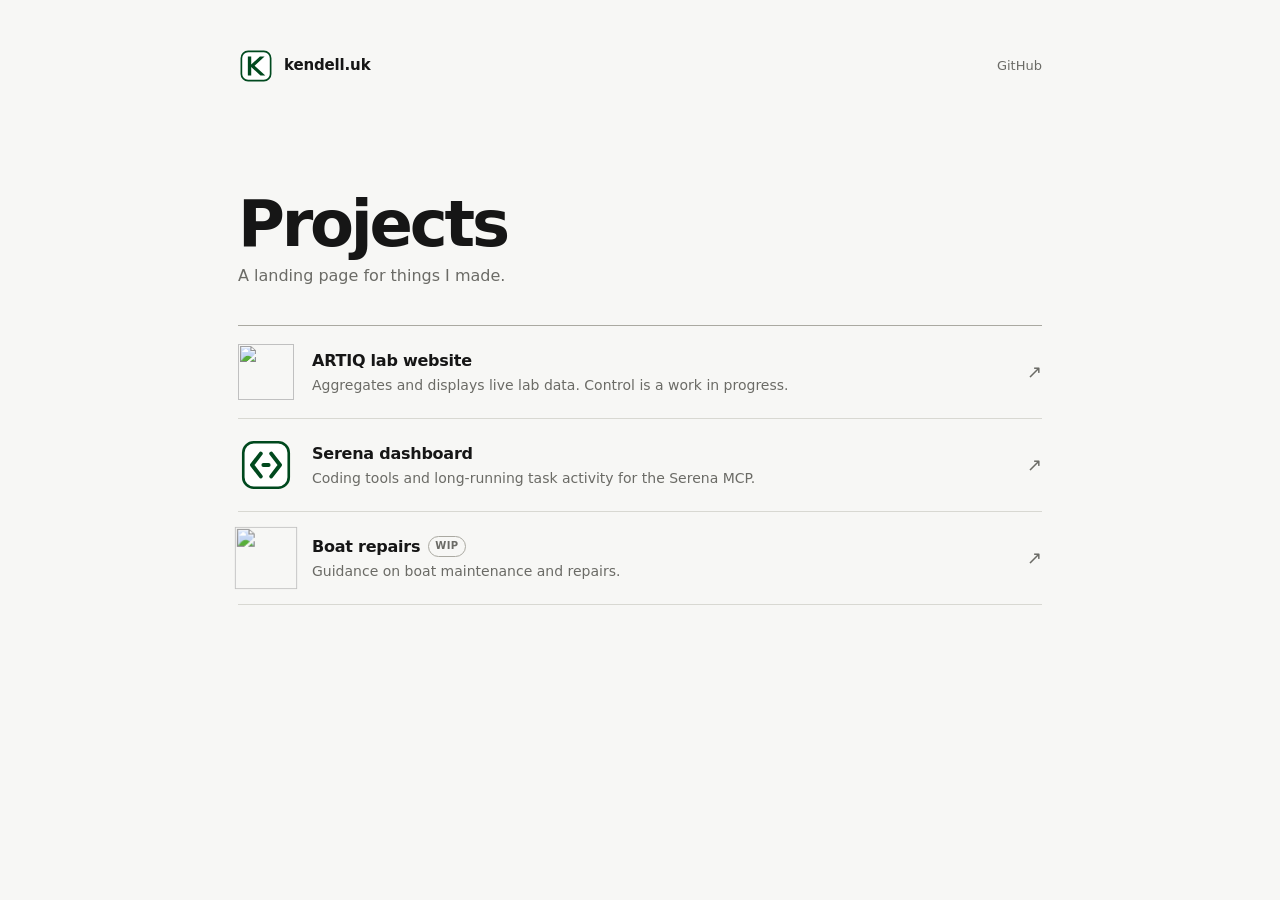
==== index.html @ 62f90f91 "Remove Orchestrator from landing page" ====
<!doctype html>
<html lang="en">
<head>
  <meta charset="utf-8">
  <meta name="viewport" content="width=device-width, initial-scale=1">
  <meta name="color-scheme" content="light dark">
  <meta name="theme-color" content="#f7f7f5" media="(prefers-color-scheme: light)">
  <meta name="theme-color" content="#171716" media="(prefers-color-scheme: dark)">
  <meta name="description" content="Kendell projects and tools.">
  <title>Kendell</title>
  <link rel="icon" href="favicon.svg" type="image/svg+xml">
  <link rel="stylesheet" href="styles.css">
</head>
<body>
  <div class="page-shell">
    <header class="site-header">
      <a class="brand" href="/" aria-label="Kendell home">
        <img class="brand-mark" src="favicon.svg" alt="">
        <span>kendell.uk</span>
      </a>
      <a class="github-link" href="https://github.com/harrykendell">GitHub</a>
    </header>

    <main>
      <section class="intro" aria-labelledby="page-title">
        <h1 id="page-title">Projects</h1>
        <p>A landing page for things I made.</p>
      </section>

      <nav class="project-list" aria-label="Projects">
        <a class="project-row" href="https://artiq.kendell.uk/">
          <img class="project-logo" src="https://artiq.kendell.uk/assets/artiq-lab-viewer-icon.svg" alt="">
          <span class="project-copy">
            <span class="project-title">ARTIQ lab website</span>
            <span class="project-description">Aggregates and displays live lab data. Control is a work in progress.</span>
          </span>
          <span class="project-arrow" aria-hidden="true">↗</span>
        </a>

        <a class="project-row" href="https://mcp.kendell.uk/dashboard/">
          <img class="project-logo" src="resources/serena-logo.svg" alt="">
          <span class="project-copy">
            <span class="project-title">Serena dashboard</span>
            <span class="project-description">Coding tools and long-running task activity for the Serena MCP.</span>
          </span>
          <span class="project-arrow" aria-hidden="true">↗</span>
        </a>

        <a class="project-row" href="https://repairs.kendell.uk/">
          <img class="project-logo project-logo-rowing" src="https://repairs.kendell.uk/favicon/favicon.svg" alt="">
          <span class="project-copy">
            <span class="project-heading">
              <span class="project-title">Boat repairs</span>
              <span class="project-status">WIP</span>
            </span>
            <span class="project-description">Guidance on boat maintenance and repairs.</span>
          </span>
          <span class="project-arrow" aria-hidden="true">↗</span>
        </a>
      </nav>
    </main>
  </div>
</body>
</html>
---- styles.css ----
:root {
  color-scheme: light dark;
  --bg: #f7f7f5;
  --surface: #ffffff;
  --ink: #161616;
  --muted: #6b6b66;
  --border: #d8d8d2;
  --border-strong: #aaa9a1;
  --green: #00491e;
}

@media (prefers-color-scheme: dark) {
  :root {
    --bg: #171716;
    --surface: #1f1f1d;
    --ink: #f0f0ec;
    --muted: #aaa9a1;
    --border: #3a3a36;
    --border-strong: #62625b;
    --green: #6fb488;
  }
}

* {
  box-sizing: border-box;
}

html {
  background: var(--bg);
}

body {
  margin: 0;
  min-height: 100vh;
  background: var(--bg);
  color: var(--ink);
  font-family: ui-sans-serif, system-ui, -apple-system, BlinkMacSystemFont, "Segoe UI", sans-serif;
  line-height: 1.45;
}

a {
  color: inherit;
  text-decoration: none;
}

a:focus-visible {
  outline: 3px solid color-mix(in srgb, var(--green) 35%, transparent);
  outline-offset: 3px;
}

.page-shell {
  width: min(900px, 100%);
  margin: 0 auto;
  padding: clamp(22px, 4vw, 48px);
}

.site-header {
  display: flex;
  align-items: center;
  justify-content: space-between;
  gap: 20px;
}

.brand {
  display: inline-flex;
  align-items: center;
  gap: 10px;
  font-size: 15px;
  font-weight: 720;
  letter-spacing: -0.01em;
}

.brand-mark {
  width: 36px;
  height: 36px;
  flex: 0 0 auto;
}

.github-link {
  color: var(--muted);
  font-size: 13px;
}

.github-link:hover {
  color: var(--green);
}

main {
  padding: clamp(72px, 12vh, 130px) 0 40px;
}

.intro {
  margin-bottom: 38px;
}

.intro h1 {
  margin: 0 0 8px;
  font-size: clamp(42px, 7vw, 64px);
  font-weight: 760;
  letter-spacing: -0.05em;
  line-height: 1;
}

.intro p {
  margin: 0;
  color: var(--muted);
  font-size: 16px;
}

.project-list {
  display: block;
  border-top: 1px solid var(--border-strong);
}

.project-row {
  display: grid;
  grid-template-columns: 56px minmax(0, 1fr) auto;
  gap: 18px;
  align-items: center;
  padding: 18px 0;
  border-bottom: 1px solid var(--border);
  transition: color 140ms ease, padding 140ms ease;
}

.project-row:hover {
  padding-left: 6px;
}

.project-logo {
  width: 56px;
  height: 56px;
  display: block;
  object-fit: contain;
}

.project-logo-rowing {
  transform: scale(1.12);
}

.project-copy {
  display: grid;
  gap: 3px;
}

.project-heading {
  display: flex;
  align-items: center;
  gap: 8px;
}

.project-title {
  font-weight: 700;
  letter-spacing: -0.015em;
}

.project-status {
  padding: 2px 6px;
  border: 1px solid var(--border-strong);
  border-radius: 999px;
  color: var(--muted);
  font-size: 10px;
  font-weight: 700;
  letter-spacing: 0.04em;
}

.project-description {
  color: var(--muted);
  font-size: 14px;
}

.project-arrow {
  color: var(--muted);
  font-size: 18px;
}

@media (max-width: 640px) {
  .page-shell {
    padding: 20px;
  }

  main {
    padding-top: 72px;
  }

  .project-row {
    grid-template-columns: 50px minmax(0, 1fr) auto;
    gap: 14px;
    padding: 16px 0;
  }

  .project-logo {
    width: 50px;
    height: 50px;
  }
}

@media (prefers-reduced-motion: reduce) {
  .project-row {
    transition: none;
  }
}
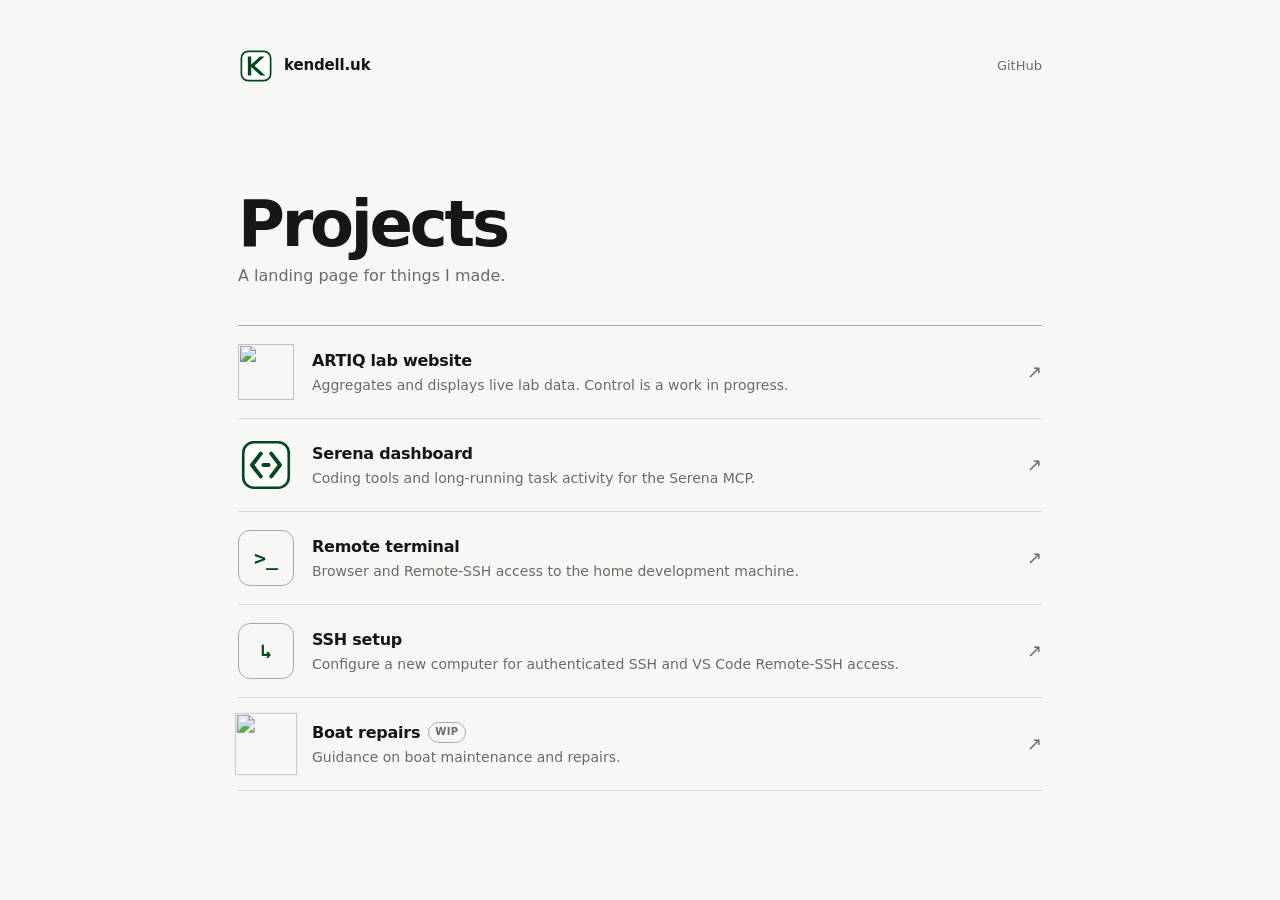
==== commit 369381c8: "Add remote terminal and SSH setup" ====
--- a/index.html
+++ b/index.html
@@ -46,6 +46,24 @@
           <span class="project-arrow" aria-hidden="true">↗</span>
         </a>
 
+        <a class="project-row" href="https://ssh.kendell.uk/">
+          <span class="project-logo project-glyph" aria-hidden="true">&gt;_</span>
+          <span class="project-copy">
+            <span class="project-title">Remote terminal</span>
+            <span class="project-description">Browser and Remote-SSH access to the home development machine.</span>
+          </span>
+          <span class="project-arrow" aria-hidden="true">↗</span>
+        </a>
+
+        <a class="project-row" href="/install/">
+          <span class="project-logo project-glyph" aria-hidden="true">↳</span>
+          <span class="project-copy">
+            <span class="project-title">SSH setup</span>
+            <span class="project-description">Configure a new computer for authenticated SSH and VS Code Remote-SSH access.</span>
+          </span>
+          <span class="project-arrow" aria-hidden="true">↗</span>
+        </a>
+
         <a class="project-row" href="https://repairs.kendell.uk/">
           <img class="project-logo project-logo-rowing" src="https://repairs.kendell.uk/favicon/favicon.svg" alt="">
           <span class="project-copy">
--- a/styles.css
+++ b/styles.css
@@ -133,6 +133,18 @@
   object-fit: contain;
 }
 
+.project-glyph {
+  display: grid;
+  place-items: center;
+  border: 1px solid var(--border-strong);
+  border-radius: 12px;
+  color: var(--green);
+  font-family: ui-monospace, SFMono-Regular, Menlo, Consolas, monospace;
+  font-size: 20px;
+  font-weight: 760;
+  line-height: 1;
+}
+
 .project-logo-rowing {
   transform: scale(1.12);
 }
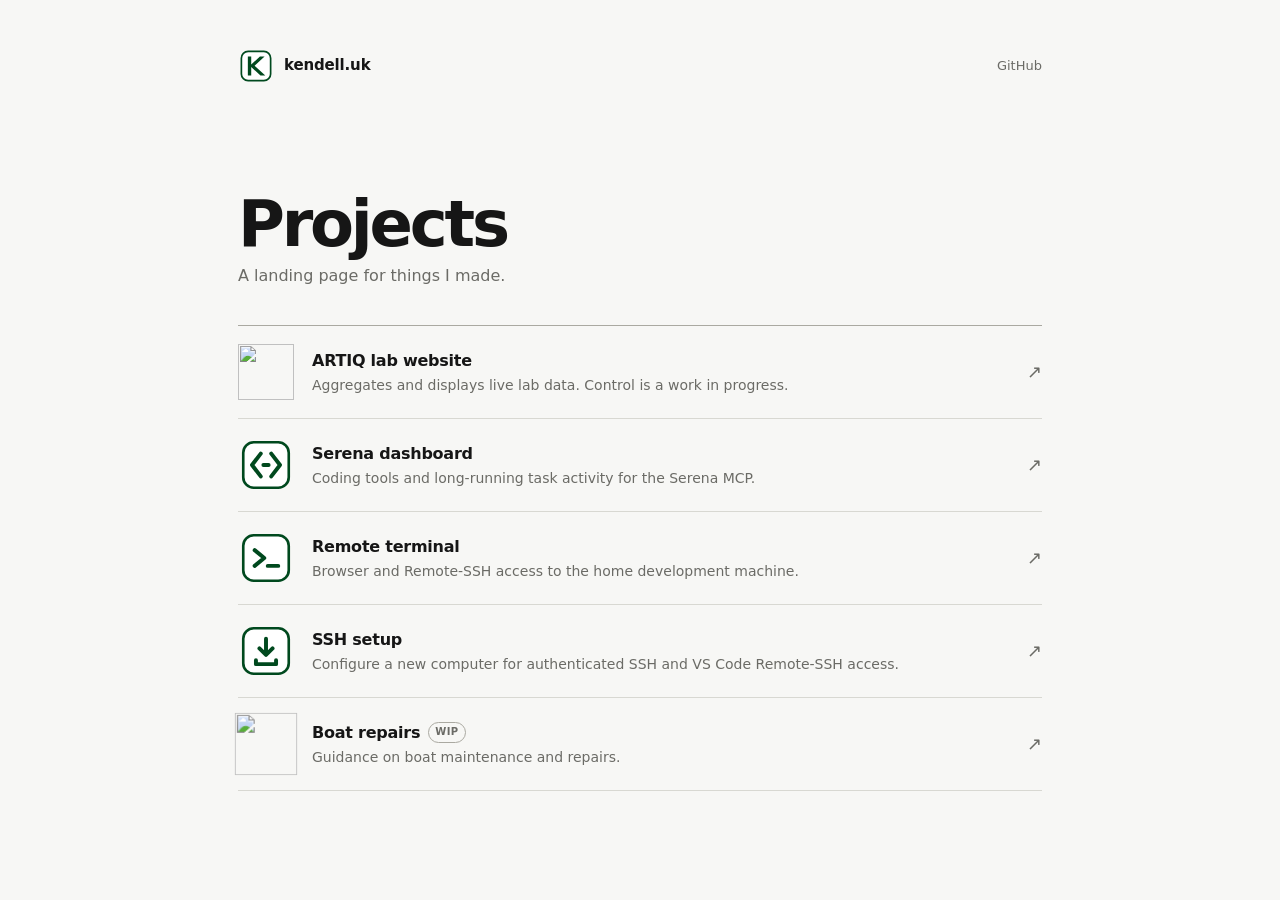
==== commit 52cbdc1b: "Add remote access project icons" ====
--- a/index.html
+++ b/index.html
@@ -47,7 +47,7 @@
         </a>
 
         <a class="project-row" href="https://ssh.kendell.uk/">
-          <span class="project-logo project-glyph" aria-hidden="true">&gt;_</span>
+          <img class="project-logo" src="resources/remote-terminal.svg" alt="">
           <span class="project-copy">
             <span class="project-title">Remote terminal</span>
             <span class="project-description">Browser and Remote-SSH access to the home development machine.</span>
@@ -56,7 +56,7 @@
         </a>
 
         <a class="project-row" href="/install/">
-          <span class="project-logo project-glyph" aria-hidden="true">↳</span>
+          <img class="project-logo" src="resources/ssh-setup.svg" alt="">
           <span class="project-copy">
             <span class="project-title">SSH setup</span>
             <span class="project-description">Configure a new computer for authenticated SSH and VS Code Remote-SSH access.</span>
--- a/styles.css
+++ b/styles.css
@@ -133,18 +133,6 @@
   object-fit: contain;
 }
 
-.project-glyph {
-  display: grid;
-  place-items: center;
-  border: 1px solid var(--border-strong);
-  border-radius: 12px;
-  color: var(--green);
-  font-family: ui-monospace, SFMono-Regular, Menlo, Consolas, monospace;
-  font-size: 20px;
-  font-weight: 760;
-  line-height: 1;
-}
-
 .project-logo-rowing {
   transform: scale(1.12);
 }
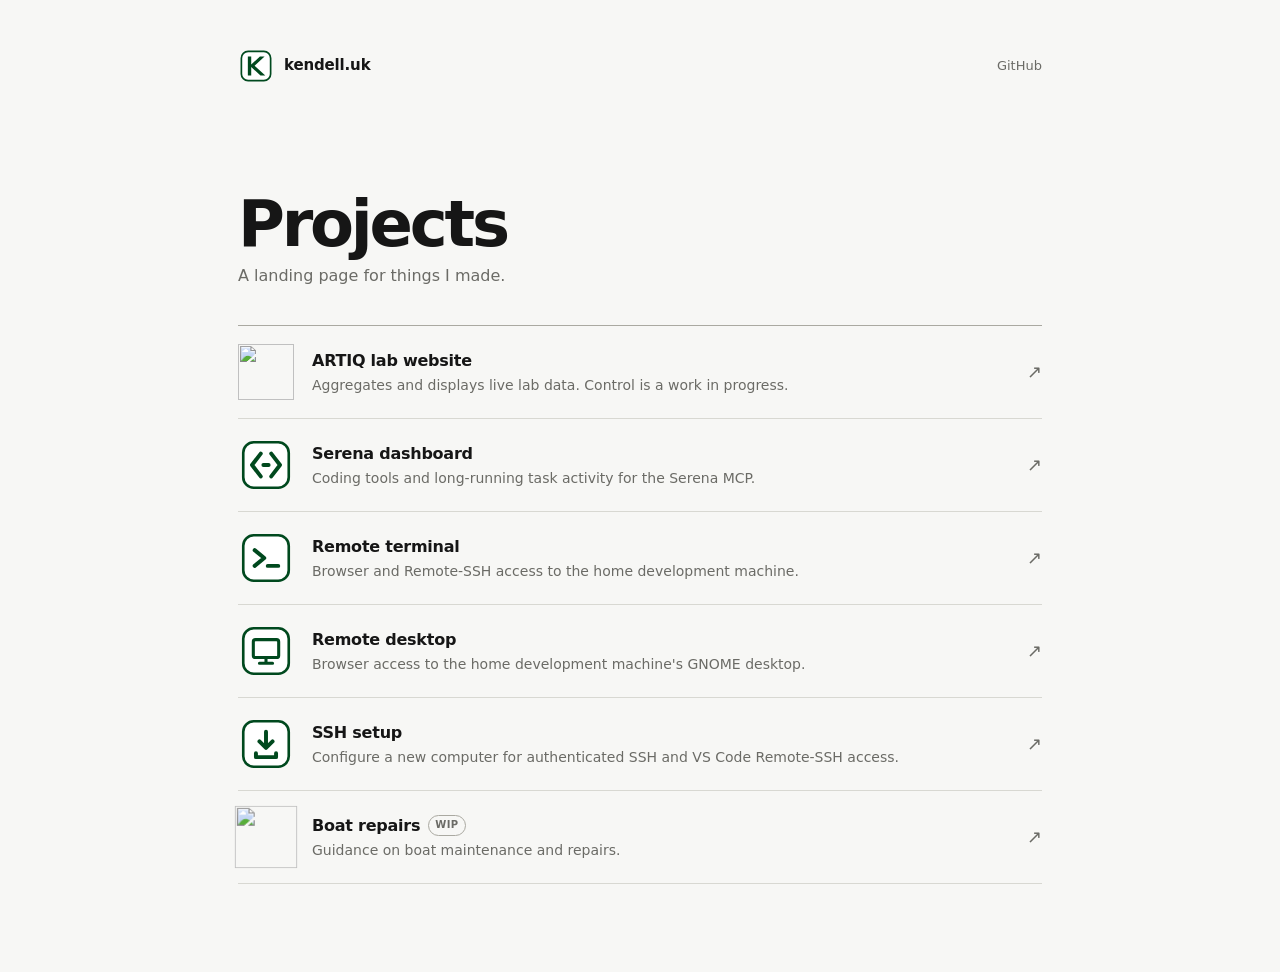
==== commit d56e5d8c: "Add remote desktop project link" ====
--- a/index.html
+++ b/index.html
@@ -55,6 +55,15 @@
           <span class="project-arrow" aria-hidden="true">↗</span>
         </a>
 
+        <a class="project-row" href="https://desktop.kendell.uk/">
+          <img class="project-logo" src="resources/remote-desktop.svg" alt="">
+          <span class="project-copy">
+            <span class="project-title">Remote desktop</span>
+            <span class="project-description">Browser access to the home development machine's GNOME desktop.</span>
+          </span>
+          <span class="project-arrow" aria-hidden="true">↗</span>
+        </a>
+
         <a class="project-row" href="/install/">
           <img class="project-logo" src="resources/ssh-setup.svg" alt="">
           <span class="project-copy">
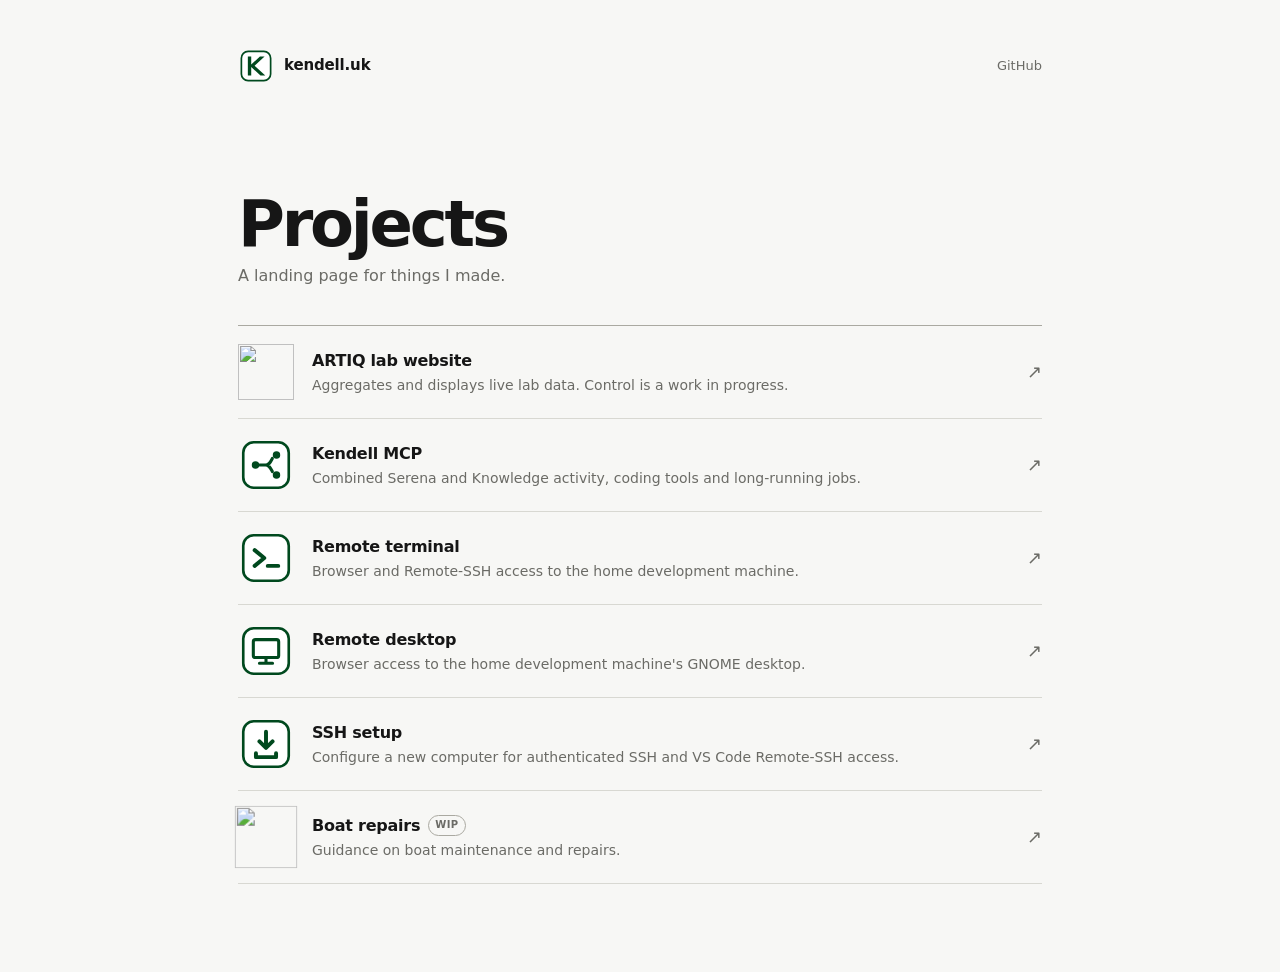
==== commit 821fbf35: "Present the combined Kendell MCP dashboard on the homepage" ====
--- a/index.html
+++ b/index.html
@@ -38,10 +38,10 @@
         </a>
 
         <a class="project-row" href="https://mcp.kendell.uk/dashboard/">
-          <img class="project-logo" src="resources/serena-logo.svg" alt="">
+          <img class="project-logo" src="resources/kendell-mcp.svg" alt="">
           <span class="project-copy">
-            <span class="project-title">Serena dashboard</span>
-            <span class="project-description">Coding tools and long-running task activity for the Serena MCP.</span>
+            <span class="project-title">Kendell MCP</span>
+            <span class="project-description">Combined Serena and Knowledge activity, coding tools and long-running jobs.</span>
           </span>
           <span class="project-arrow" aria-hidden="true">↗</span>
         </a>
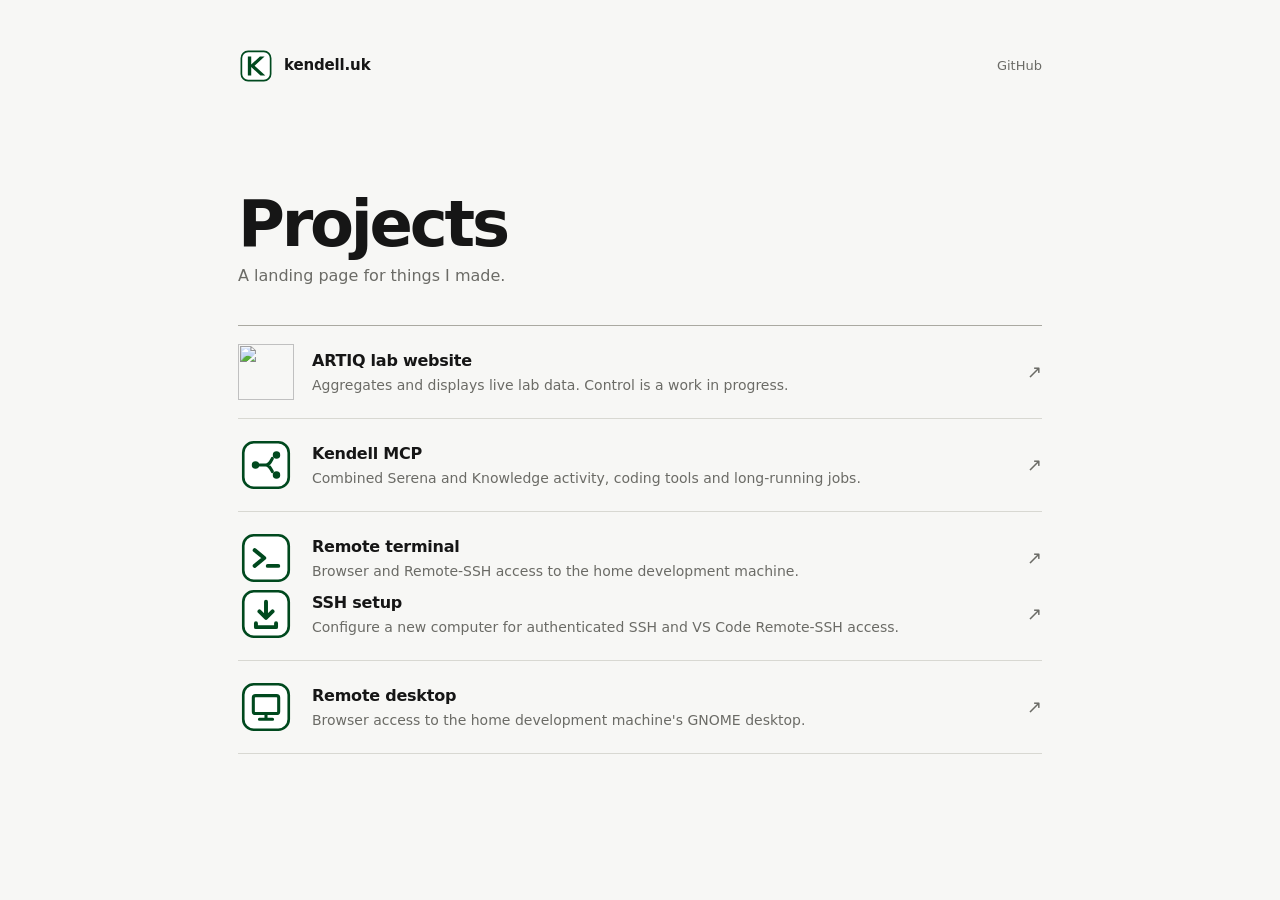
==== commit a47512a9: "Simplify landing-page links and group SSH setup with remote terminal" ====
--- a/index.html
+++ b/index.html
@@ -46,11 +46,20 @@
           <span class="project-arrow" aria-hidden="true">↗</span>
         </a>
 
-        <a class="project-row" href="https://ssh.kendell.uk/">
+        <a class="project-row project-row--joined-start" href="https://ssh.kendell.uk/">
           <img class="project-logo" src="resources/remote-terminal.svg" alt="">
           <span class="project-copy">
             <span class="project-title">Remote terminal</span>
             <span class="project-description">Browser and Remote-SSH access to the home development machine.</span>
+          </span>
+          <span class="project-arrow" aria-hidden="true">↗</span>
+        </a>
+
+        <a class="project-row project-row--joined-end" href="/install/">
+          <img class="project-logo" src="resources/ssh-setup.svg" alt="">
+          <span class="project-copy">
+            <span class="project-title">SSH setup</span>
+            <span class="project-description">Configure a new computer for authenticated SSH and VS Code Remote-SSH access.</span>
           </span>
           <span class="project-arrow" aria-hidden="true">↗</span>
         </a>
@@ -63,27 +72,6 @@
           </span>
           <span class="project-arrow" aria-hidden="true">↗</span>
         </a>
-
-        <a class="project-row" href="/install/">
-          <img class="project-logo" src="resources/ssh-setup.svg" alt="">
-          <span class="project-copy">
-            <span class="project-title">SSH setup</span>
-            <span class="project-description">Configure a new computer for authenticated SSH and VS Code Remote-SSH access.</span>
-          </span>
-          <span class="project-arrow" aria-hidden="true">↗</span>
-        </a>
-
-        <a class="project-row" href="https://repairs.kendell.uk/">
-          <img class="project-logo project-logo-rowing" src="https://repairs.kendell.uk/favicon/favicon.svg" alt="">
-          <span class="project-copy">
-            <span class="project-heading">
-              <span class="project-title">Boat repairs</span>
-              <span class="project-status">WIP</span>
-            </span>
-            <span class="project-description">Guidance on boat maintenance and repairs.</span>
-          </span>
-          <span class="project-arrow" aria-hidden="true">↗</span>
-        </a>
       </nav>
     </main>
   </div>
--- a/styles.css
+++ b/styles.css
@@ -126,6 +126,15 @@
   padding-left: 6px;
 }
 
+.project-row.project-row--joined-start {
+  padding-bottom: 0;
+  border-bottom: 0;
+}
+
+.project-row.project-row--joined-end {
+  padding-top: 0;
+}
+
 .project-logo {
   width: 56px;
   height: 56px;
@@ -133,34 +142,14 @@
   object-fit: contain;
 }
 
-.project-logo-rowing {
-  transform: scale(1.12);
-}
-
 .project-copy {
   display: grid;
   gap: 3px;
 }
 
-.project-heading {
-  display: flex;
-  align-items: center;
-  gap: 8px;
-}
-
 .project-title {
   font-weight: 700;
   letter-spacing: -0.015em;
-}
-
-.project-status {
-  padding: 2px 6px;
-  border: 1px solid var(--border-strong);
-  border-radius: 999px;
-  color: var(--muted);
-  font-size: 10px;
-  font-weight: 700;
-  letter-spacing: 0.04em;
 }
 
 .project-description {
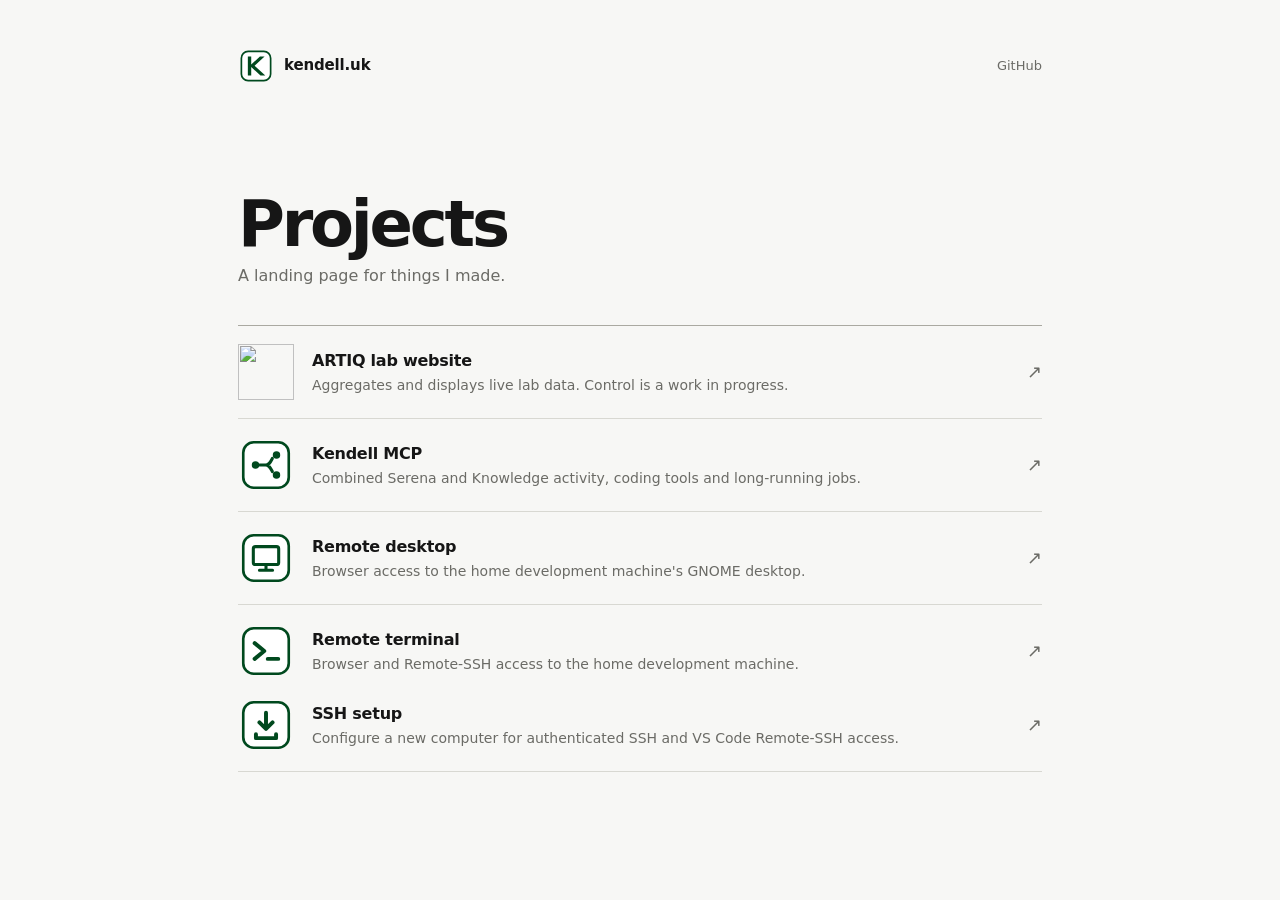
==== commit ca60ec8a: "Reorder remote access links and restore spacing in SSH pair" ====
--- a/index.html
+++ b/index.html
@@ -46,6 +46,15 @@
           <span class="project-arrow" aria-hidden="true">↗</span>
         </a>
 
+        <a class="project-row" href="https://desktop.kendell.uk/">
+          <img class="project-logo" src="resources/remote-desktop.svg" alt="">
+          <span class="project-copy">
+            <span class="project-title">Remote desktop</span>
+            <span class="project-description">Browser access to the home development machine's GNOME desktop.</span>
+          </span>
+          <span class="project-arrow" aria-hidden="true">↗</span>
+        </a>
+
         <a class="project-row project-row--joined-start" href="https://ssh.kendell.uk/">
           <img class="project-logo" src="resources/remote-terminal.svg" alt="">
           <span class="project-copy">
@@ -63,15 +72,6 @@
           </span>
           <span class="project-arrow" aria-hidden="true">↗</span>
         </a>
-
-        <a class="project-row" href="https://desktop.kendell.uk/">
-          <img class="project-logo" src="resources/remote-desktop.svg" alt="">
-          <span class="project-copy">
-            <span class="project-title">Remote desktop</span>
-            <span class="project-description">Browser access to the home development machine's GNOME desktop.</span>
-          </span>
-          <span class="project-arrow" aria-hidden="true">↗</span>
-        </a>
       </nav>
     </main>
   </div>
--- a/styles.css
+++ b/styles.css
@@ -127,7 +127,6 @@
 }
 
 .project-row.project-row--joined-start {
-  padding-bottom: 0;
   border-bottom: 0;
 }
 
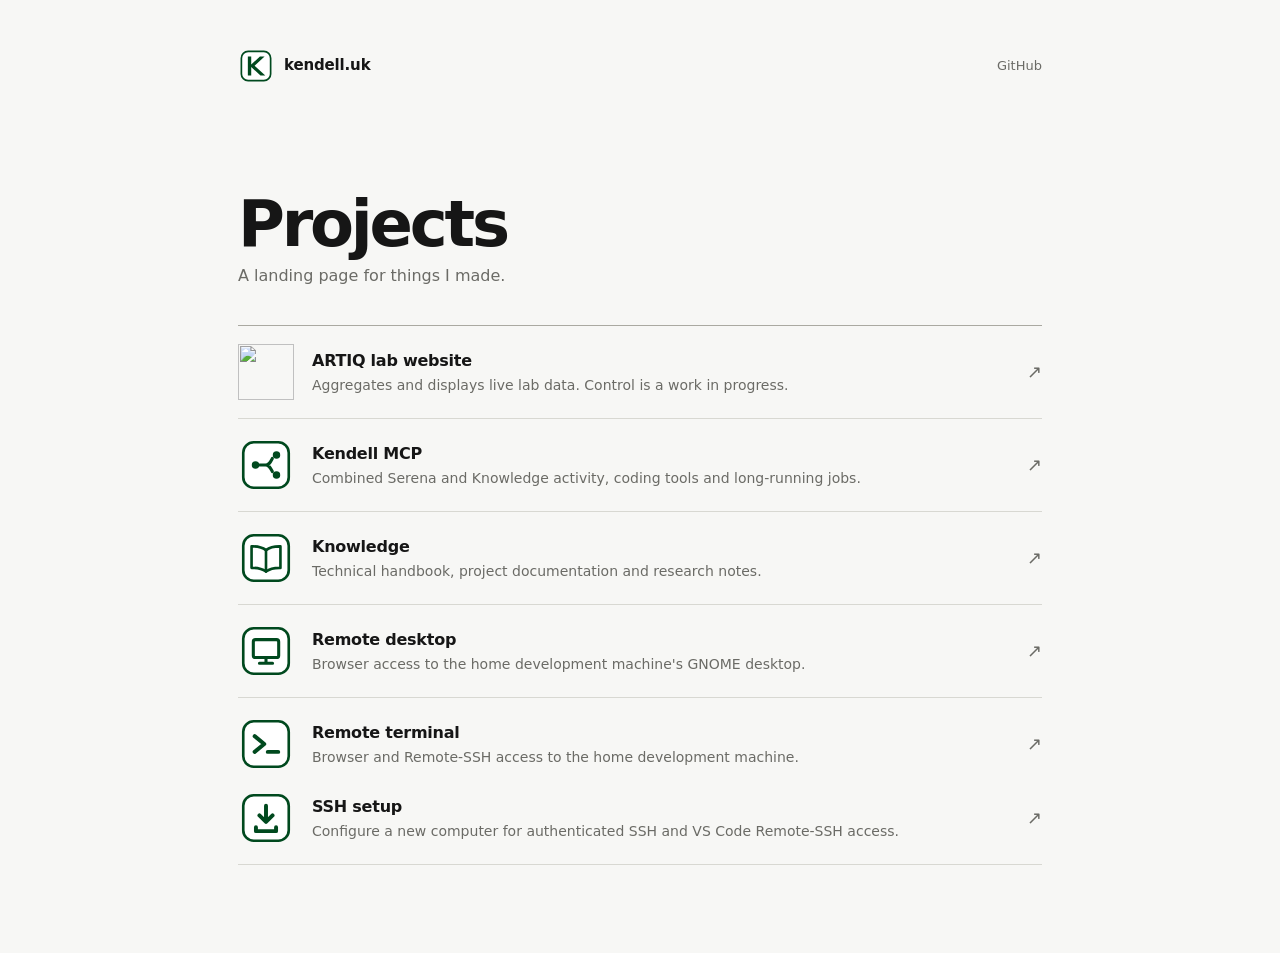
==== commit 005fdadb: "Add Knowledge to landing page project list" ====
--- a/index.html
+++ b/index.html
@@ -46,6 +46,15 @@
           <span class="project-arrow" aria-hidden="true">↗</span>
         </a>
 
+        <a class="project-row" href="https://knowledge.kendell.uk/">
+          <img class="project-logo" src="resources/knowledge.svg" alt="">
+          <span class="project-copy">
+            <span class="project-title">Knowledge</span>
+            <span class="project-description">Technical handbook, project documentation and research notes.</span>
+          </span>
+          <span class="project-arrow" aria-hidden="true">↗</span>
+        </a>
+
         <a class="project-row" href="https://desktop.kendell.uk/">
           <img class="project-logo" src="resources/remote-desktop.svg" alt="">
           <span class="project-copy">
